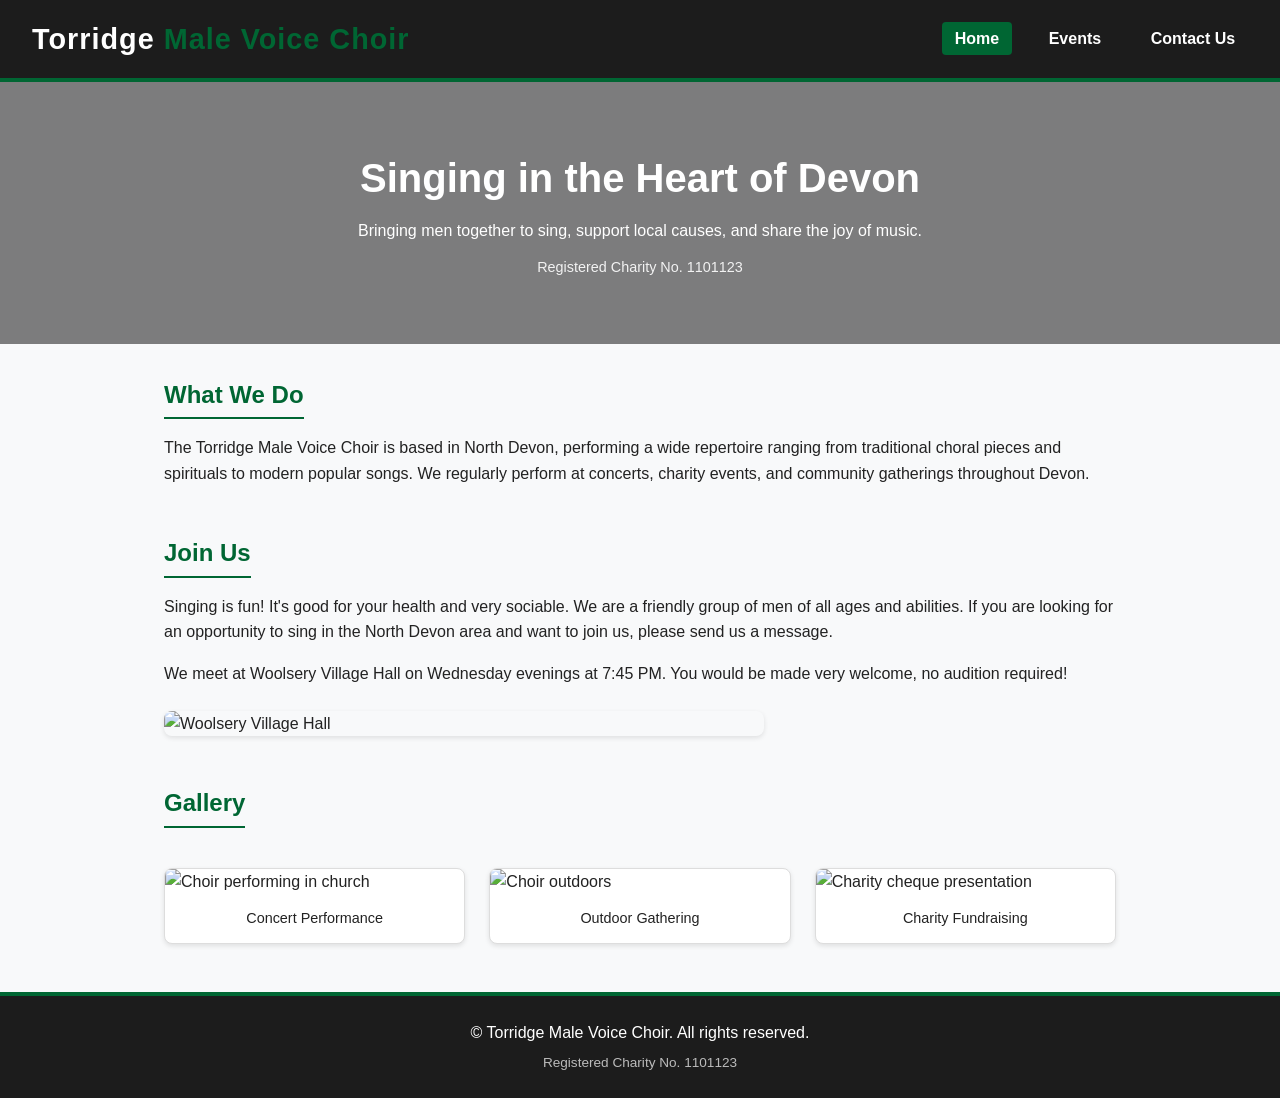
==== index.html @ cf622067 "Add files via upload" ====
<!DOCTYPE html>
<html lang="en">
<head>
  <meta charset="UTF-8">
  <meta name="viewport" content="width=device-width, initial-scale=1.0">
  <title>Torridge Male Voice Choir</title>
  <link rel="stylesheet" href="styles.css">
</head>
<body>

  <header>
    <div class="logo-container">
      <h1>Torridge <span>Male Voice Choir</span></h1>
    </div>
    <nav>
      <ul>
        <li><a href="index.html" class="active">Home</a></li>
        <li><a href="events.html">Events</a></li>
        <li><a href="contact.html">Contact Us</a></li>
      </ul>
    </nav>
  </header>

  <!-- Hero Section with Background Banner Image -->
  <section class="hero" style="background: linear-gradient(rgba(0, 0, 0, 0.5), rgba(0, 0, 0, 0.5)), url('images/outside.jpg') center/cover no-repeat;">
    <h2>Singing in the Heart of Devon</h2>
    <p>Bringing men together to sing, support local causes, and share the joy of music.</p>
    <p style="font-size: 0.9rem; margin-top: 0.8rem; opacity: 0.9;">Registered Charity No. 1101123</p>
  </section>

  <main class="container">
    <section>
      <h2 class="section-title">What We Do</h2>
      <p>The Torridge Male Voice Choir is based in North Devon, performing a wide repertoire ranging from traditional choral pieces and spirituals to modern popular songs. We regularly perform at concerts, charity events, and community gatherings throughout Devon.</p>
    </section>

    <section style="margin-top: 3rem;">
      <h2 class="section-title">Join Us</h2>
      <p>Singing is fun! It's good for your health and very sociable. We are a friendly group of men of all ages and abilities. If you are looking for an opportunity to sing in the North Devon area and want to join us, please send us a message.</p>
      <p style="margin-top: 1rem;">We meet at Woolsery Village Hall on Wednesday evenings at 7:45 PM. You would be made very welcome, no audition required!</p>
      
      <!-- Added Woolsery Village Hall Image -->
      <div class="join-us-image-container">
        <img src="images/Woolsery-Village-Hall.jpg" alt="Woolsery Village Hall" class="join-us-img">
      </div>
    </section>

    <section style="margin-top: 3rem;">
      <h2 class="section-title">Gallery</h2>
      <div class="photo-grid">
        <div class="photo-card">
          <img src="images/church.jpg" alt="Choir performing in church">
          <p>Concert Performance</p>
        </div>
        <div class="photo-card">
          <img src="images/outside.jpg" alt="Choir outdoors">
          <p>Outdoor Gathering</p>
        </div>
        <div class="photo-card">
          <img src="images/ChequePresentation.jpg" alt="Charity cheque presentation">
          <p>Charity Fundraising</p>
        </div>
      </div>
    </section>
  </main>

  <footer>
    <p>&copy; Torridge Male Voice Choir. All rights reserved.</p>
    <p style="font-size: 0.85rem; margin-top: 0.4rem; color: #bbb;">Registered Charity No. 1101123</p>
  </footer>

</body>
</html>
---- styles.css ----
:root {
  --devon-green: #006633;
  --dark-green: #004d26;
  --charcoal: #1c1c1c;
  --off-white: #f8f9fa;
  --text-light: #ffffff;
  --text-dark: #222222;
}

* {
  box-sizing: border-box;
  margin: 0;
  padding: 0;
}

body {
  font-family: 'Segoe UI', Tahoma, Geneva, Verdana, sans-serif;
  line-height: 1.6;
  color: var(--text-dark);
  background-color: var(--off-white);
}

header {
  background-color: var(--charcoal);
  color: var(--text-light);
  border-bottom: 4px solid var(--devon-green);
  padding: 1rem 2rem;
  display: flex;
  justify-content: space-between;
  align-items: center;
  flex-wrap: wrap;
}

.logo-container h1 {
  font-size: 1.8rem;
  letter-spacing: 1px;
}

.logo-container span {
  color: var(--devon-green);
}

nav ul {
  display: flex;
  list-style: none;
  gap: 1.5rem;
}

nav a {
  color: var(--text-light);
  text-decoration: none;
  font-weight: 600;
  padding: 0.5rem 0.8rem;
  border-radius: 4px;
  transition: background 0.3s;
}

nav a:hover, nav a.active {
  background-color: var(--devon-green);
}

.hero {
  background: linear-gradient(rgba(0, 0, 0, 0.6), rgba(0, 0, 0, 0.6)), url('images/hero.jpg') center/cover;
  background-color: var(--dark-green);
  color: var(--text-light);
  text-align: center;
  padding: 4rem 1rem;
}

.hero h2 {
  font-size: 2.5rem;
  margin-bottom: 0.5rem;
}

.container {
  max-width: 1000px;
  margin: 2rem auto;
  padding: 0 1.5rem;
}

.section-title {
  color: var(--devon-green);
  margin-bottom: 1rem;
  border-bottom: 2px solid var(--devon-green);
  display: inline-block;
  padding-bottom: 0.2rem;
}

/* Join Us Image Styling */
.join-us-image-container {
  margin-top: 1.5rem;
}

.join-us-img {
  width: 100%;
  max-width: 600px;
  height: auto;
  border-radius: 8px;
  box-shadow: 0 2px 5px rgba(0,0,0,0.1);
  display: block;
}

/* Photo Grid (General Gallery) */
.photo-grid {
  display: grid;
  grid-template-columns: repeat(auto-fit, minmax(280px, 1fr));
  gap: 1.5rem;
  margin-top: 1.5rem;
}

.photo-card {
  background: #fff;
  border: 1px solid #ddd;
  border-radius: 8px;
  overflow: hidden;
  box-shadow: 0 2px 5px rgba(0,0,0,0.1);
}

.photo-card img {
  width: 100%;
  height: 200px;
  object-fit: cover;
}

.photo-card p {
  padding: 0.8rem;
  font-size: 0.9rem;
  text-align: center;
}

/* Events List */
.event-card {
  background: #fff;
  border-left: 5px solid var(--devon-green);
  padding: 1.2rem;
  margin-bottom: 1.2rem;
  border-radius: 0 8px 8px 0;
  box-shadow: 0 2px 5px rgba(0,0,0,0.05);
}

.event-date {
  font-weight: bold;
  color: var(--devon-green);
  margin-bottom: 0.3rem;
}

/* Event Photo Gallery (Option 2) */
.event-gallery {
  display: grid;
  grid-template-columns: repeat(auto-fit, minmax(150px, 1fr));
  gap: 10px;
  margin: 12px 0;
}

.event-gallery img {
  width: 100%;
  height: 140px;
  object-fit: cover;
  border-radius: 6px;
}

/* Form Styling */
.contact-form {
  display: flex;
  flex-direction: column;
  gap: 1rem;
  max-width: 600px;
}

.form-group {
  display: flex;
  flex-direction: column;
}

.form-group label {
  margin-bottom: 0.3rem;
  font-weight: 600;
}

.form-group input, .form-group textarea {
  padding: 0.8rem;
  border: 1px solid #ccc;
  border-radius: 4px;
}

button.btn {
  background-color: var(--devon-green);
  color: white;
  border: none;
  padding: 0.8rem 1.5rem;
  font-size: 1rem;
  border-radius: 4px;
  cursor: pointer;
  align-self: flex-start;
}

button.btn:hover {
  background-color: var(--dark-green);
}

footer {
  text-align: center;
  padding: 1.5rem;
  background-color: var(--charcoal);
  color: var(--text-light);
  margin-top: 3rem;
  border-top: 4px solid var(--devon-green);
}
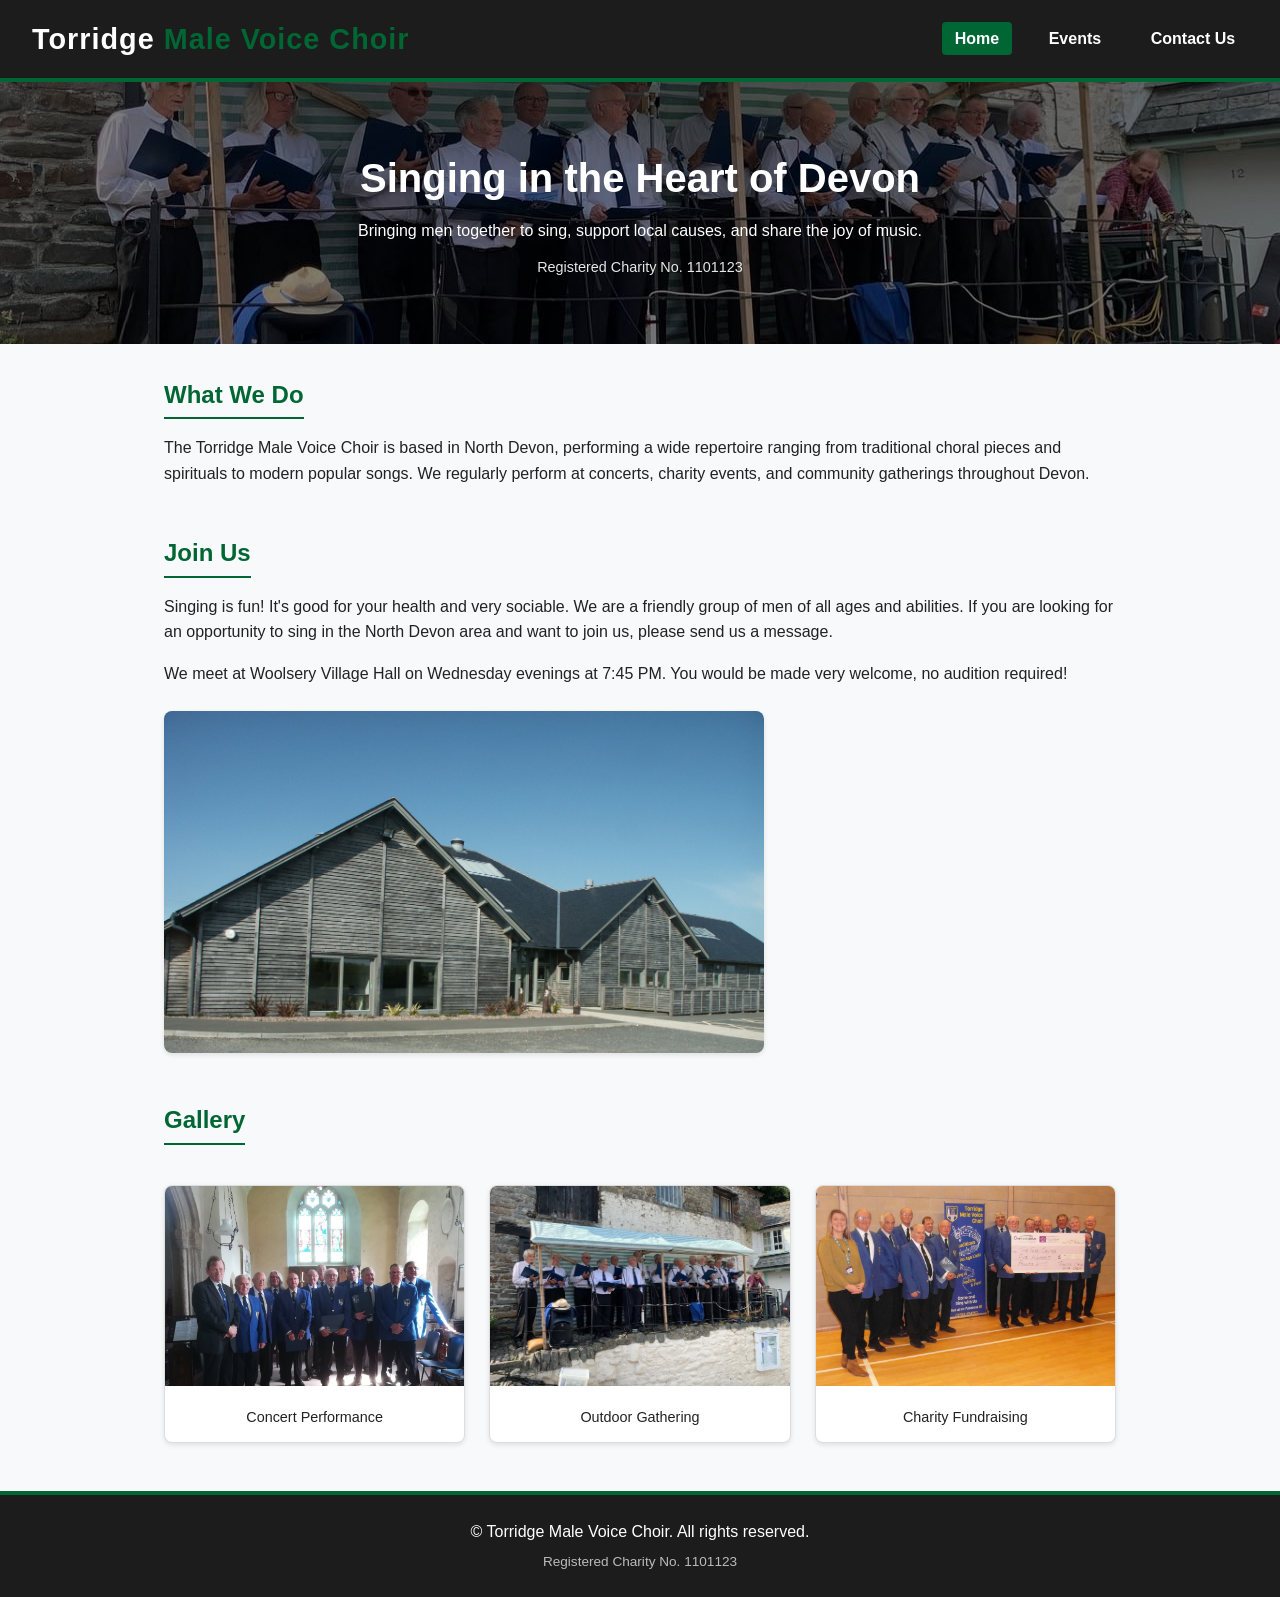
==== commit e8854013: "Revise charity registration display in hero section Updated the charity registration text for better" ====
--- a/index.html
+++ b/index.html
@@ -25,9 +25,11 @@
   <section class="hero" style="background: linear-gradient(rgba(0, 0, 0, 0.5), rgba(0, 0, 0, 0.5)), url('images/outside.jpg') center/cover no-repeat;">
     <h2>Singing in the Heart of Devon</h2>
     <p>Bringing men together to sing, support local causes, and share the joy of music.</p>
-    <p style="font-size: 0.9rem; margin-top: 0.8rem; opacity: 0.9;">Registered Charity No. 1101123</p>
-  </section>
-
+    
+    <p style="font-size: 0.9rem; margin-top: 0.8rem; opacity: 0.9;">
+  Registered Charity No. <span style="color: inherit; text-decoration: none;">1101123</span>
+</p>
+      </section>
   <main class="container">
     <section>
       <h2 class="section-title">What We Do</h2>
@@ -70,4 +72,4 @@
   </footer>
 
 </body>
-</html>+</html>
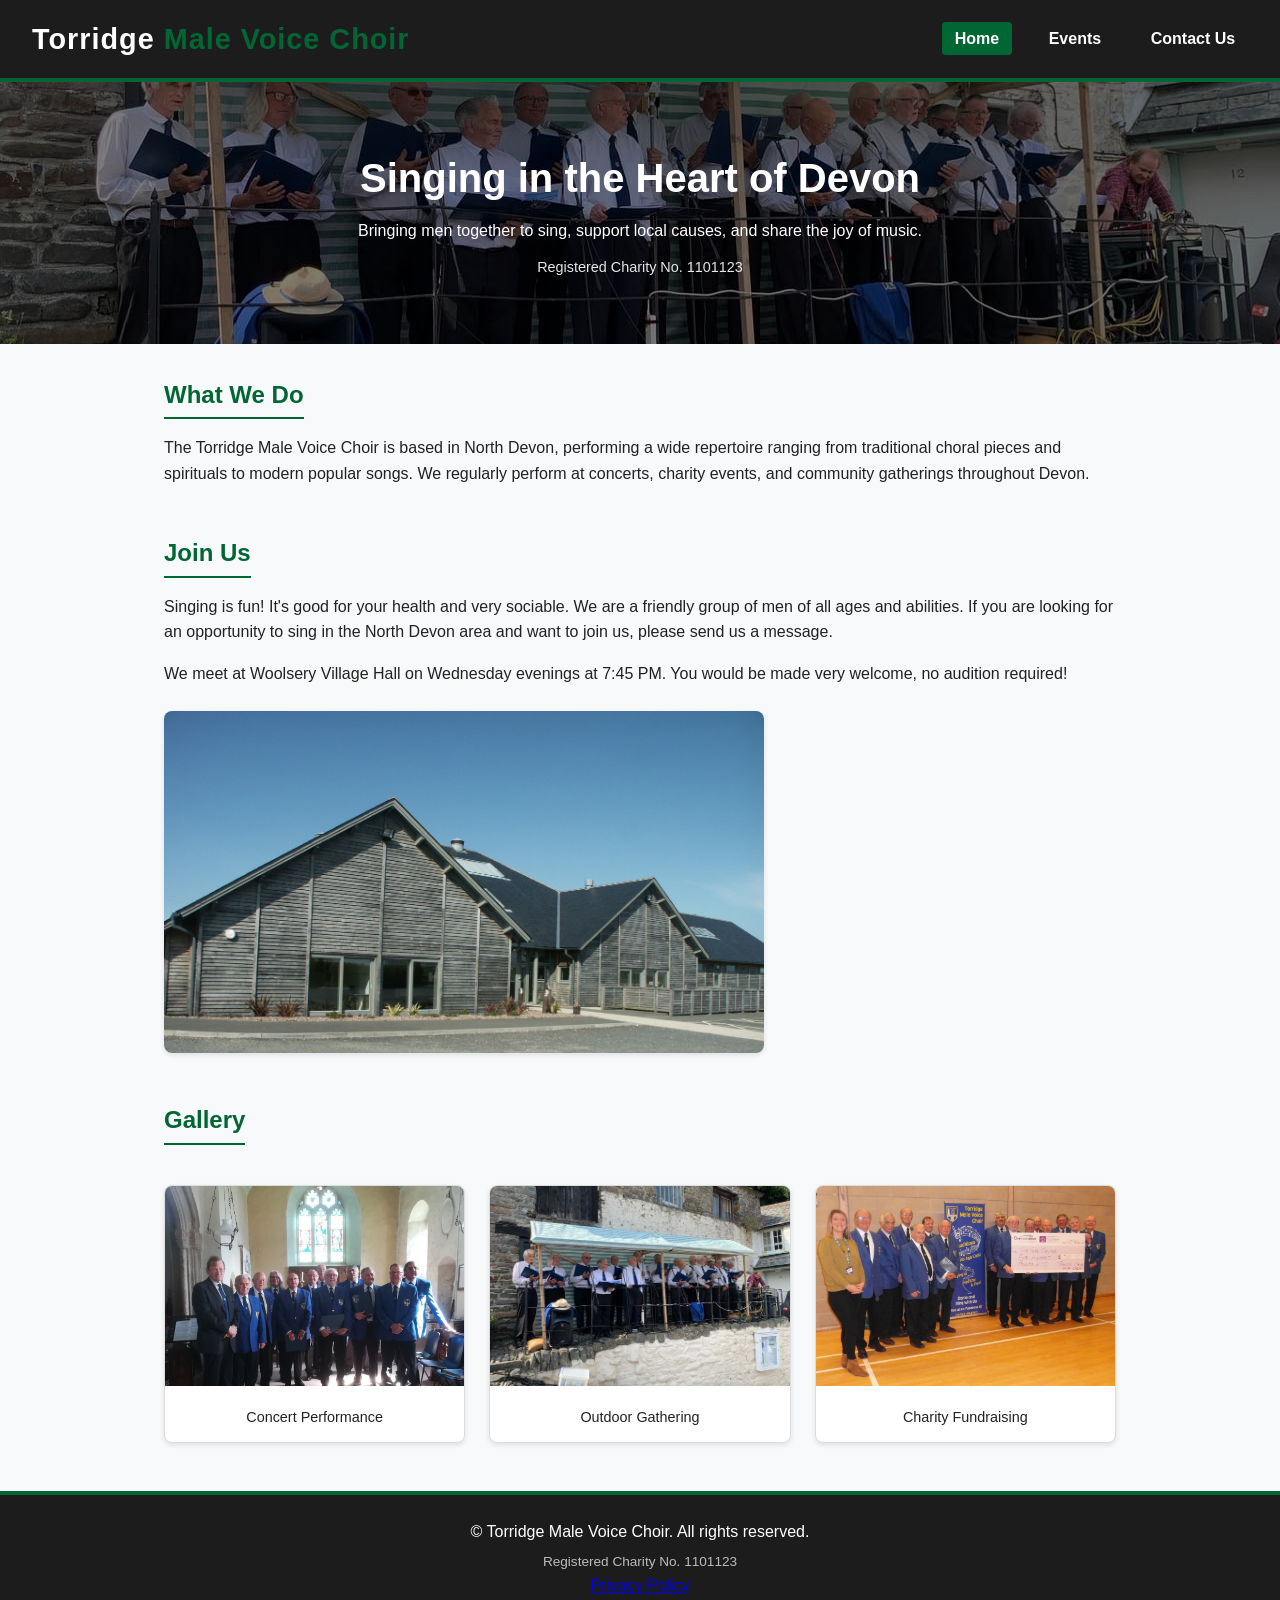
==== commit eb8bb3d3: "Add Privacy Policy link to footer" ====
--- a/index.html
+++ b/index.html
@@ -69,6 +69,7 @@
   <footer>
     <p>&copy; Torridge Male Voice Choir. All rights reserved.</p>
     <p style="font-size: 0.85rem; margin-top: 0.4rem; color: #bbb;">Registered Charity No. 1101123</p>
+    <a href="privacy.html">Privacy Policy</a>
   </footer>
 
 </body>
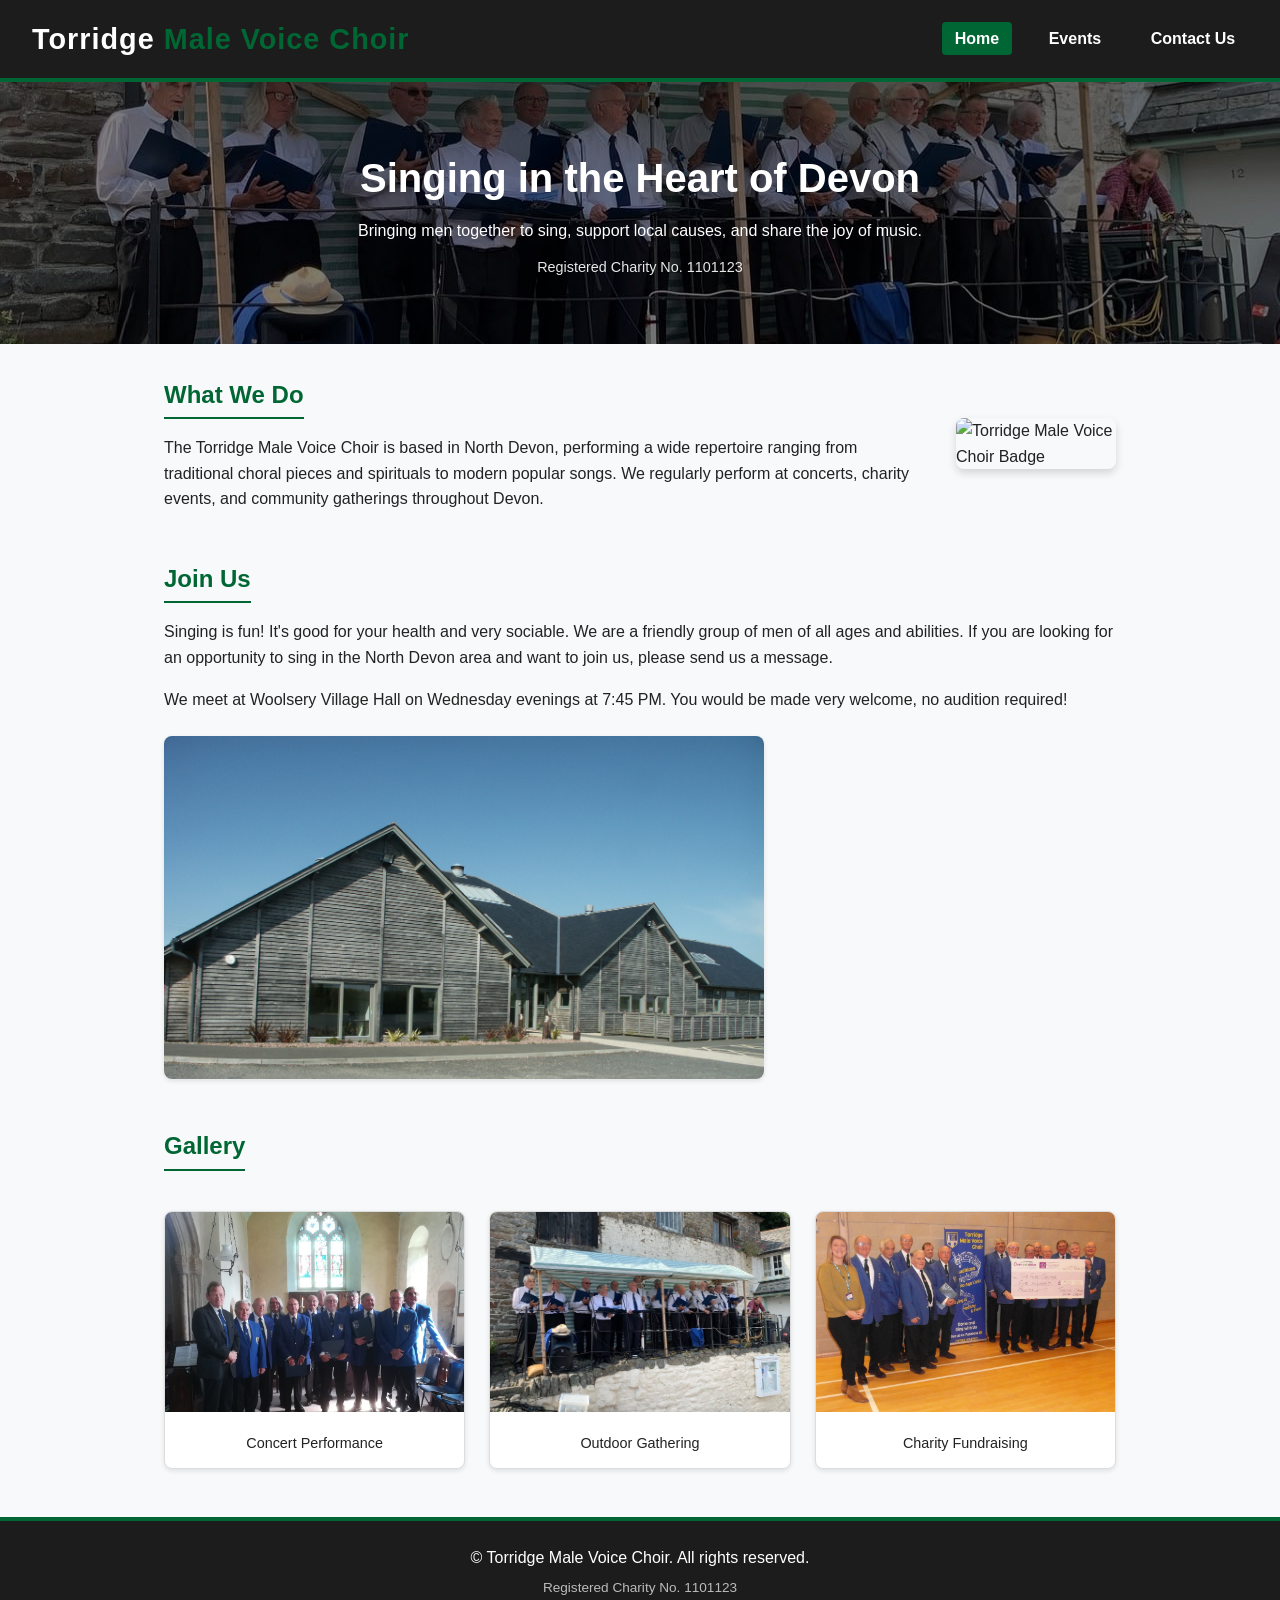
==== commit e8b810f2: "Add files via upload" ====
--- a/index.html
+++ b/index.html
@@ -25,15 +25,16 @@
   <section class="hero" style="background: linear-gradient(rgba(0, 0, 0, 0.5), rgba(0, 0, 0, 0.5)), url('images/outside.jpg') center/cover no-repeat;">
     <h2>Singing in the Heart of Devon</h2>
     <p>Bringing men together to sing, support local causes, and share the joy of music.</p>
-    
-    <p style="font-size: 0.9rem; margin-top: 0.8rem; opacity: 0.9;">
-  Registered Charity No. <span style="color: inherit; text-decoration: none;">1101123</span>
-</p>
-      </section>
+    <p style="font-size: 0.9rem; margin-top: 0.8rem; opacity: 0.9;">Registered Charity No. 1101123</p>
+  </section>
+
   <main class="container">
-    <section>
-      <h2 class="section-title">What We Do</h2>
-      <p>The Torridge Male Voice Choir is based in North Devon, performing a wide repertoire ranging from traditional choral pieces and spirituals to modern popular songs. We regularly perform at concerts, charity events, and community gatherings throughout Devon.</p>
+    <section class="what-we-do-container">
+      <div class="what-we-do-text">
+        <h2 class="section-title">What We Do</h2>
+        <p>The Torridge Male Voice Choir is based in North Devon, performing a wide repertoire ranging from traditional choral pieces and spirituals to modern popular songs. We regularly perform at concerts, charity events, and community gatherings throughout Devon.</p>
+      </div>
+      <img src="images/badge.avif" alt="Torridge Male Voice Choir Badge" class="badge-img">
     </section>
 
     <section style="margin-top: 3rem;">
@@ -69,8 +70,7 @@
   <footer>
     <p>&copy; Torridge Male Voice Choir. All rights reserved.</p>
     <p style="font-size: 0.85rem; margin-top: 0.4rem; color: #bbb;">Registered Charity No. 1101123</p>
-    <a href="privacy.html">Privacy Policy</a>
   </footer>
 
 </body>
-</html>
+</html>
--- a/styles.css
+++ b/styles.css
@@ -34,6 +34,7 @@
 .logo-container h1 {
   font-size: 1.8rem;
   letter-spacing: 1px;
+  white-space: nowrap;
 }
 
 .logo-container span {
@@ -57,6 +58,25 @@
 
 nav a:hover, nav a.active {
   background-color: var(--devon-green);
+}
+
+/* Mobile Layout Adjustments */
+@media (max-width: 650px) {
+  header {
+    flex-direction: column;
+    gap: 1rem;
+    padding: 1rem;
+    text-align: center;
+  }
+
+  .logo-container h1 {
+    font-size: 1.5rem;
+  }
+
+  nav ul {
+    gap: 0.8rem;
+    justify-content: center;
+  }
 }
 
 .hero {
@@ -84,6 +104,38 @@
   border-bottom: 2px solid var(--devon-green);
   display: inline-block;
   padding-bottom: 0.2rem;
+}
+
+/* What We Do Section with Badge */
+.what-we-do-container {
+  display: flex;
+  align-items: center;
+  gap: 2rem;
+}
+
+.what-we-do-text {
+  flex: 1;
+}
+
+.badge-img {
+  width: 160px;
+  height: auto;
+  border-radius: 8px;
+  box-shadow: 0 4px 8px rgba(0, 0, 0, 0.15);
+  flex-shrink: 0;
+}
+
+/* Responsive adjustment for badge on mobile */
+@media (max-width: 650px) {
+  .what-we-do-container {
+    flex-direction: column;
+    text-align: center;
+  }
+
+  .badge-img {
+    width: 130px;
+    margin: 0 auto;
+  }
 }
 
 /* Join Us Image Styling */
@@ -144,7 +196,7 @@
   margin-bottom: 0.3rem;
 }
 
-/* Event Photo Gallery (Option 2) */
+/* Event Photo Gallery */
 .event-gallery {
   display: grid;
   grid-template-columns: repeat(auto-fit, minmax(150px, 1fr));
@@ -205,4 +257,17 @@
   color: var(--text-light);
   margin-top: 3rem;
   border-top: 4px solid var(--devon-green);
+}
+
+/* Footer Link Styling */
+footer a {
+  color: #33cc66;
+  text-decoration: underline;
+  font-weight: 600;
+  transition: color 0.3s ease;
+}
+
+footer a:hover,
+footer a:focus {
+  color: var(--text-light);
 }
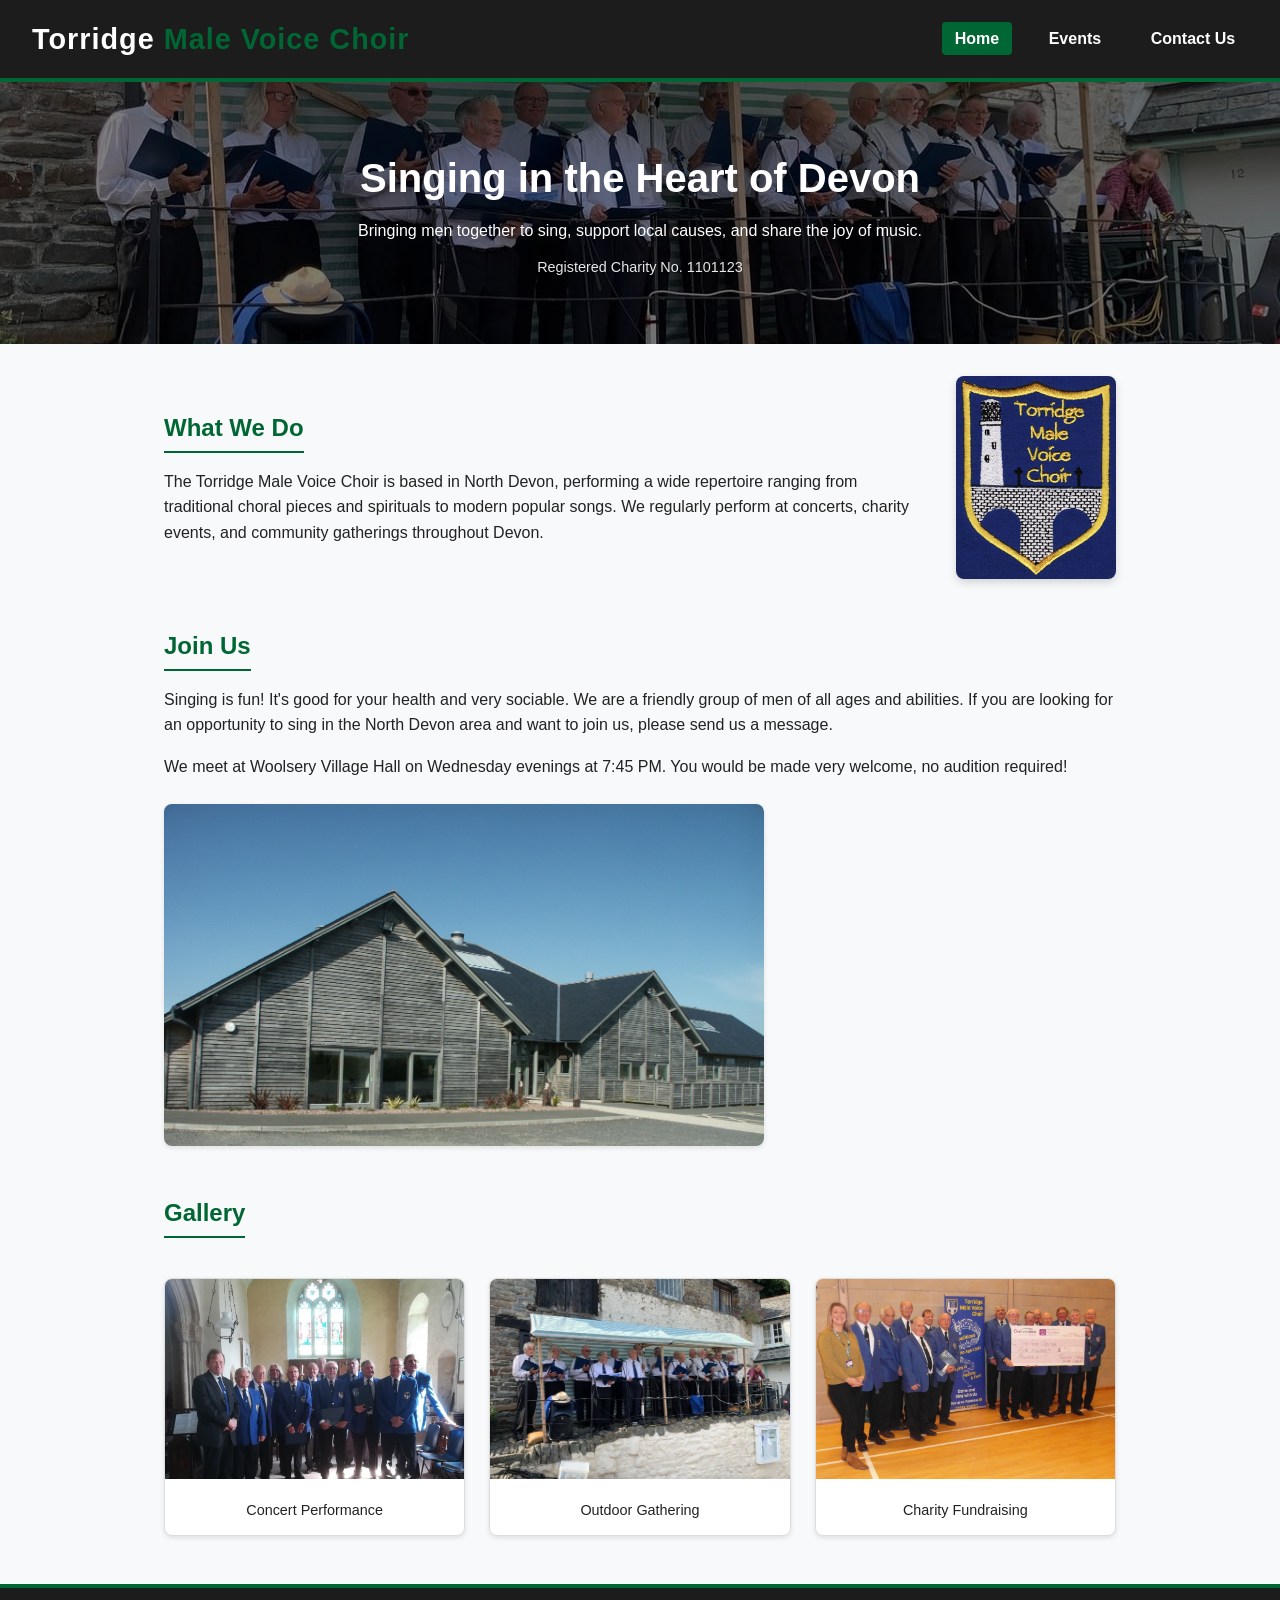
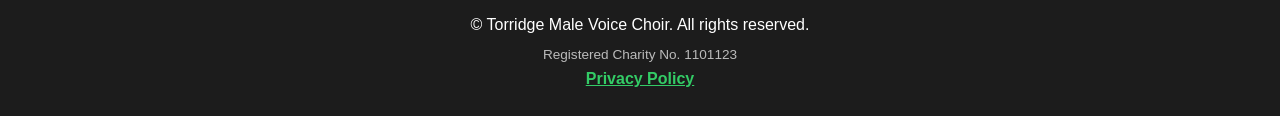
==== commit 97e97994: "Add Privacy Policy link to footer" ====
--- a/index.html
+++ b/index.html
@@ -70,7 +70,8 @@
   <footer>
     <p>&copy; Torridge Male Voice Choir. All rights reserved.</p>
     <p style="font-size: 0.85rem; margin-top: 0.4rem; color: #bbb;">Registered Charity No. 1101123</p>
+       <a href="privacy.html">Privacy Policy</a>
   </footer>
 
 </body>
-</html>+</html>
